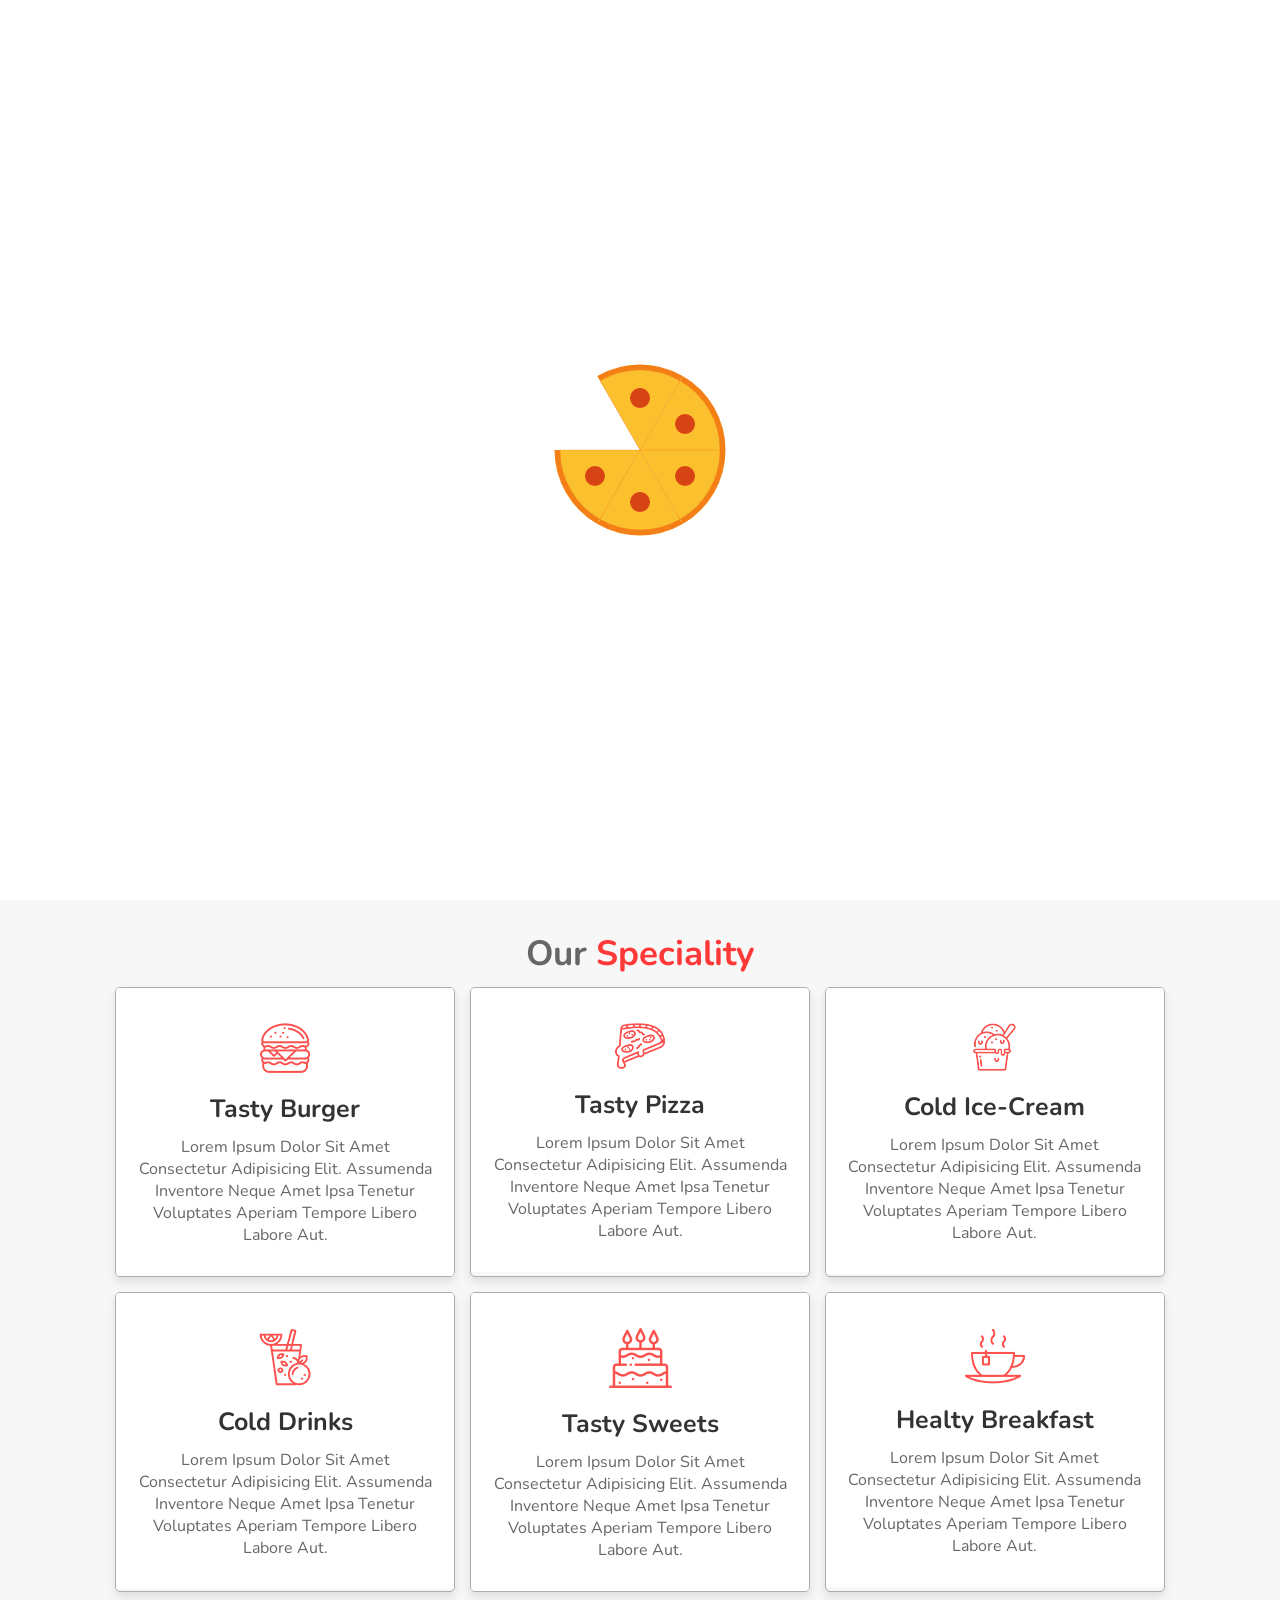
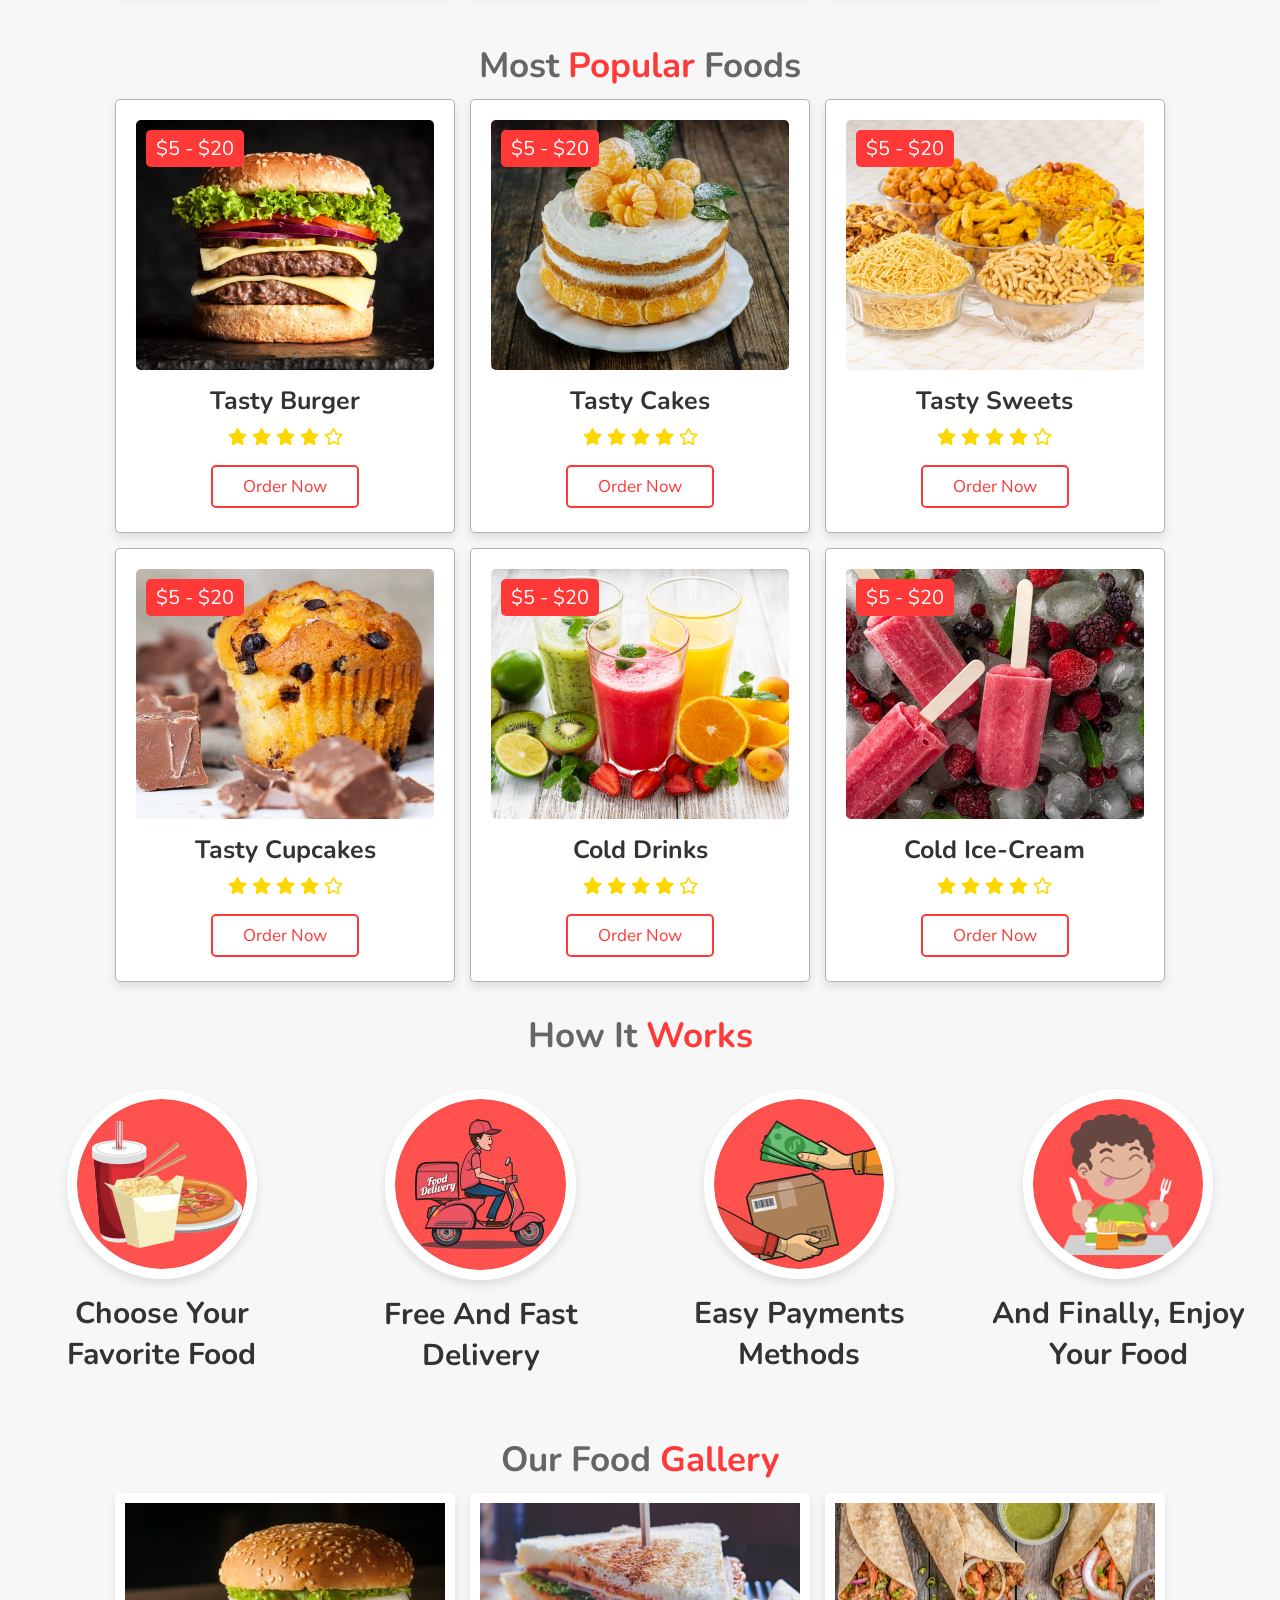
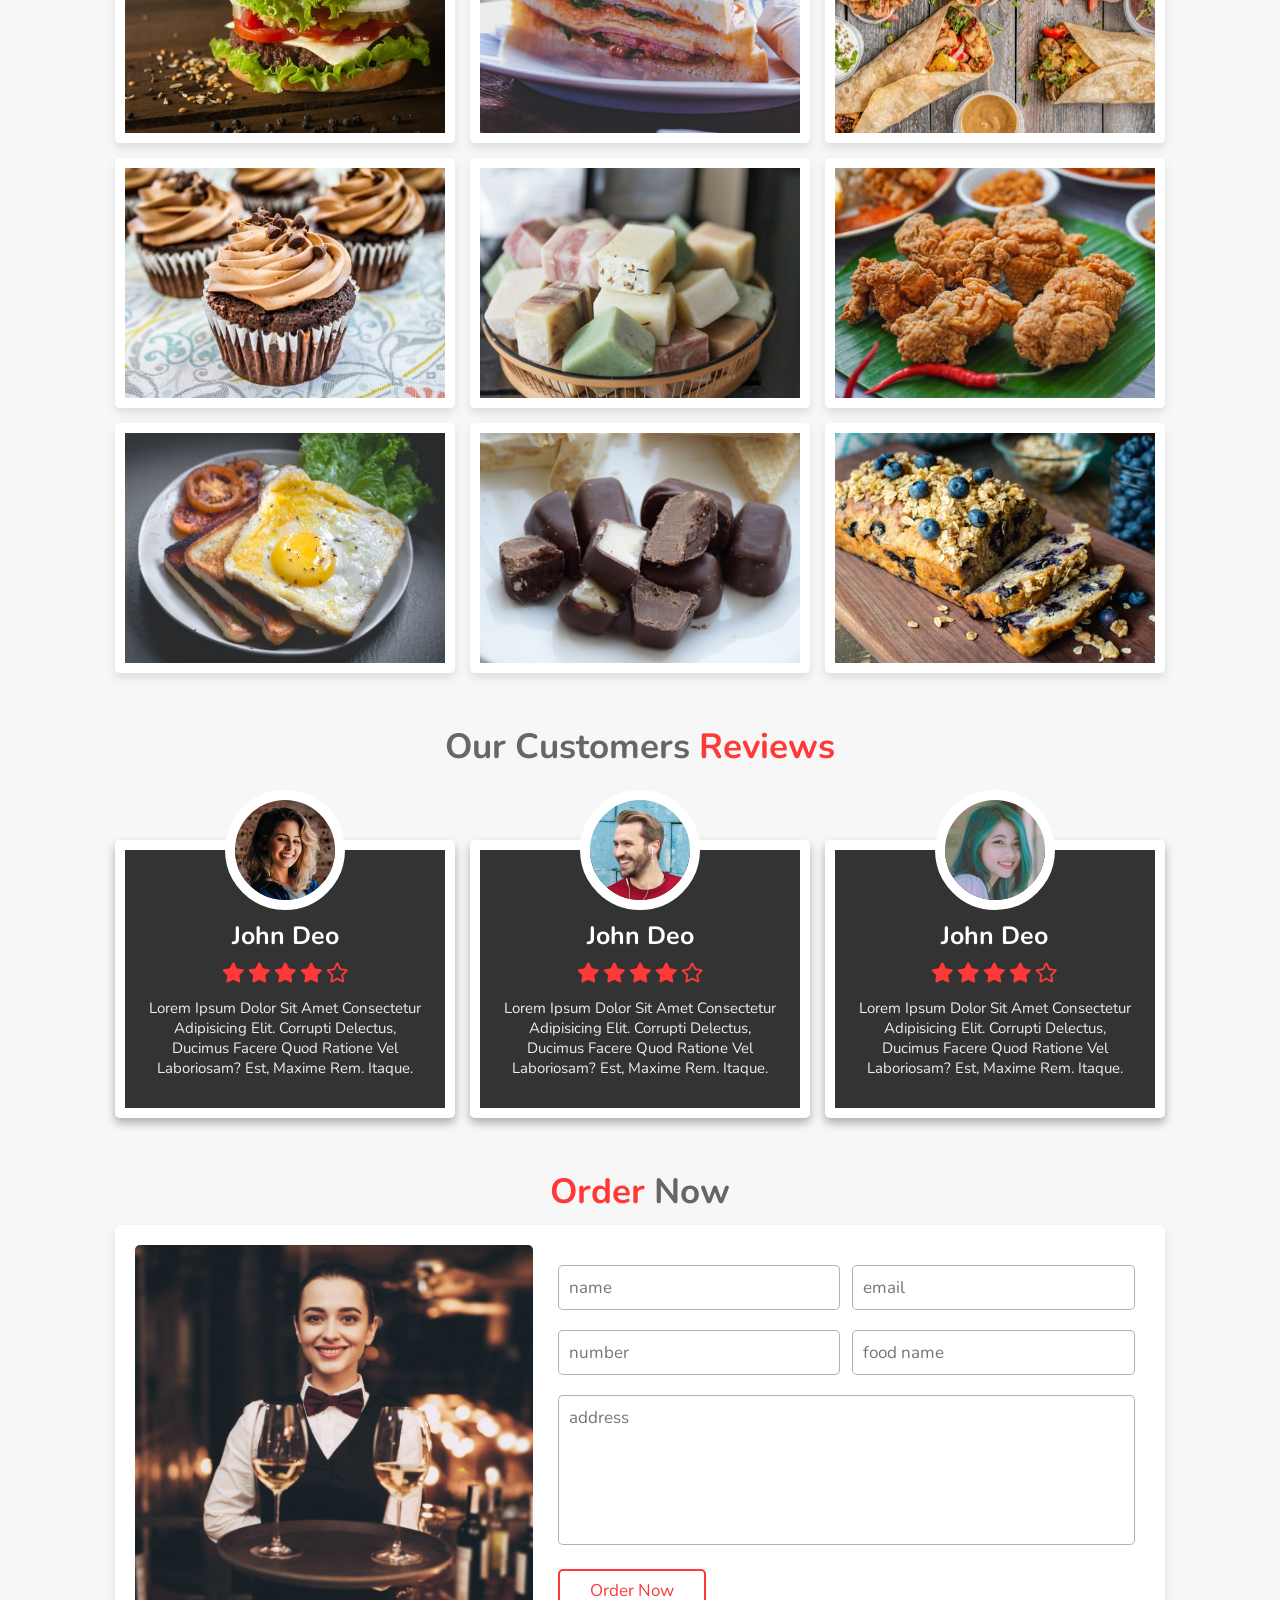
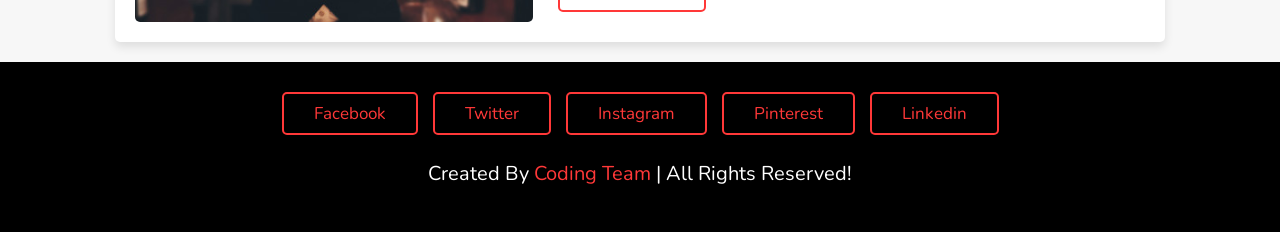
==== demo/resto - Coding Team/index.html @ b109cb30 "Publish web demo + source code" ====
<!-- Created by Erion Nezha — © 2026 All rights reserved -->
<!DOCTYPE html>
<html lang="en">
<head>
    <meta charset="UTF-8">
    <meta name="viewport" content="width=device-width, initial-scale=1.0">
    <title>complete responsive food website design tutorial </title>

    <!-- font awesome cdn link  -->
    <link rel="stylesheet" href="https://cdnjs.cloudflare.com/ajax/libs/font-awesome/5.15.3/css/all.min.css">

    <!-- custom css file link  -->
    <link rel="stylesheet" href="style.css">

</head>
<body>
    
<!-- header section starts  -->

<header>

    <a href="#" class="logo"><i class="fas fa-utensils"></i>food</a>

    <div id="menu-bar" class="fas fa-bars"></div>

    <nav class="navbar">
        <a href="#home">home</a>
        <a href="#speciality">speciality</a>
        <a href="#popular">popular</a>
        <a href="#gallery">gallery</a>
        <a href="#review">review</a>
        <a href="#order">order</a>
    </nav>

</header>

<!-- header section ends -->

<!-- home section starts  -->

<section class="home" id="home">

    <div class="content">
        <h3>food made with love</h3>
        <p>Lorem ipsum dolor sit, amet consectetur adipisicing elit. Voluptas accusamus tempore temporibus rem amet laudantium animi optio voluptatum. Natus obcaecati unde porro nostrum ipsam itaque impedit incidunt rem quisquam eos!</p>
        <a href="#" class="btn">order now</a>
    </div>

    <div class="image">
        <img src="images/home-img.png" alt="">
    </div>

</section>

<!-- home section ends -->

<!-- speciality section starts  -->

<section class="speciality" id="speciality">

    <h1 class="heading"> our <span>speciality</span> </h1>

    <div class="box-container">

        <div class="box">
            <img class="image" src="images/s-img-1.jpg" alt="">
            <div class="content">
                <img src="images/s-1.png" alt="">
                <h3>tasty burger</h3>
                <p>Lorem ipsum dolor sit amet consectetur adipisicing elit. Assumenda inventore neque amet ipsa tenetur voluptates aperiam tempore libero labore aut.</p>
            </div>
        </div>
        <div class="box">
            <img class="image" src="images/s-img-2.jpg" alt="">
            <div class="content">
                <img src="images/s-2.png" alt="">
                <h3>tasty pizza</h3>
                <p>Lorem ipsum dolor sit amet consectetur adipisicing elit. Assumenda inventore neque amet ipsa tenetur voluptates aperiam tempore libero labore aut.</p>
            </div>
        </div>
        <div class="box">
            <img class="image" src="images/s-img-3.jpg" alt="">
            <div class="content">
                <img src="images/s-3.png" alt="">
                <h3>cold ice-cream</h3>
                <p>Lorem ipsum dolor sit amet consectetur adipisicing elit. Assumenda inventore neque amet ipsa tenetur voluptates aperiam tempore libero labore aut.</p>
            </div>
        </div>
        <div class="box">
            <img class="image" src="images/s-img-4.jpg" alt="">
            <div class="content">
                <img src="images/s-4.png" alt="">
                <h3>cold drinks</h3>
                <p>Lorem ipsum dolor sit amet consectetur adipisicing elit. Assumenda inventore neque amet ipsa tenetur voluptates aperiam tempore libero labore aut.</p>
            </div>
        </div>
        <div class="box">
            <img class="image" src="images/s-img-5.jpg" alt="">
            <div class="content">
                <img src="images/s-5.png" alt="">
                <h3>tasty sweets</h3>
                <p>Lorem ipsum dolor sit amet consectetur adipisicing elit. Assumenda inventore neque amet ipsa tenetur voluptates aperiam tempore libero labore aut.</p>
            </div>
        </div>
        <div class="box">
            <img class="image" src="images/s-img-6.jpg" alt="">
            <div class="content">
                <img src="images/s-6.png" alt="">
                <h3>healty breakfast</h3>
                <p>Lorem ipsum dolor sit amet consectetur adipisicing elit. Assumenda inventore neque amet ipsa tenetur voluptates aperiam tempore libero labore aut.</p>
            </div>
        </div>

    </div>

</section>

<!-- speciality section ends -->

<!-- popular section starts  -->

<section class="popular" id="popular">

    <h1 class="heading"> most <span>popular</span> foods </h1>

    <div class="box-container">

        <div class="box">
            <span class="price"> $5 - $20 </span>
            <img src="images/p-1.jpg" alt="">
            <h3>tasty burger</h3>
            <div class="stars">
                <i class="fas fa-star"></i>
                <i class="fas fa-star"></i>
                <i class="fas fa-star"></i>
                <i class="fas fa-star"></i>
                <i class="far fa-star"></i>
            </div>
            <a href="#" class="btn">order now</a>
        </div>
        <div class="box">
            <span class="price"> $5 - $20 </span>
            <img src="images/p-2.jpg" alt="">
            <h3>tasty cakes</h3>
            <div class="stars">
                <i class="fas fa-star"></i>
                <i class="fas fa-star"></i>
                <i class="fas fa-star"></i>
                <i class="fas fa-star"></i>
                <i class="far fa-star"></i>
            </div>
            <a href="#" class="btn">order now</a>
        </div>
        <div class="box">
            <span class="price"> $5 - $20 </span>
            <img src="images/p-3.jpg" alt="">
            <h3>tasty sweets</h3>
            <div class="stars">
                <i class="fas fa-star"></i>
                <i class="fas fa-star"></i>
                <i class="fas fa-star"></i>
                <i class="fas fa-star"></i>
                <i class="far fa-star"></i>
            </div>
            <a href="#" class="btn">order now</a>
        </div>
        <div class="box">
            <span class="price"> $5 - $20 </span>
            <img src="images/p-4.jpg" alt="">
            <h3>tasty cupcakes</h3>
            <div class="stars">
                <i class="fas fa-star"></i>
                <i class="fas fa-star"></i>
                <i class="fas fa-star"></i>
                <i class="fas fa-star"></i>
                <i class="far fa-star"></i>
            </div>
            <a href="#" class="btn">order now</a>
        </div>
        <div class="box">
            <span class="price"> $5 - $20 </span>
            <img src="images/p-5.jpg" alt="">
            <h3>cold drinks</h3>
            <div class="stars">
                <i class="fas fa-star"></i>
                <i class="fas fa-star"></i>
                <i class="fas fa-star"></i>
                <i class="fas fa-star"></i>
                <i class="far fa-star"></i>
            </div>
            <a href="#" class="btn">order now</a>
        </div>
        <div class="box">
            <span class="price"> $5 - $20 </span>
            <img src="images/p-6.jpg" alt="">
            <h3>cold ice-cream</h3>
            <div class="stars">
                <i class="fas fa-star"></i>
                <i class="fas fa-star"></i>
                <i class="fas fa-star"></i>
                <i class="fas fa-star"></i>
                <i class="far fa-star"></i>
            </div>
            <a href="#" class="btn">order now</a>
        </div>

    </div>

</section>

<!-- popular section ends -->

<!-- steps section starts  -->

<div class="step-container">

    <h1 class="heading">how it <span>works</span></h1>

    <section class="steps">

        <div class="box">
            <img src="images/step-1.jpg" alt="">
            <h3>choose your favorite food</h3>
        </div>
        <div class="box">
            <img src="images/step-2.jpg" alt="">
            <h3>free and fast delivery</h3>
        </div>
        <div class="box">
            <img src="images/step-3.jpg" alt="">
            <h3>easy payments methods</h3>
        </div>
        <div class="box">
            <img src="images/step-4.jpg" alt="">
            <h3>and finally, enjoy your food</h3>
        </div>
    
    </section>

</div>

<!-- steps section ends -->

<!-- gallery section starts  -->

<section class="gallery" id="gallery">

    <h1 class="heading"> our food <span> gallery </span> </h1>

    <div class="box-container">

        <div class="box">
            <img src="images/g-1.jpg" alt="">
            <div class="content">
                <h3>tasty food</h3>
                <p>Lorem ipsum dolor sit, amet consectetur adipisicing elit. Deleniti, ipsum.</p>
                <a href="#" class="btn">ordern now</a>
            </div>
        </div>
        <div class="box">
            <img src="images/g-2.jpg" alt="">
            <div class="content">
                <h3>tasty food</h3>
                <p>Lorem ipsum dolor sit, amet consectetur adipisicing elit. Deleniti, ipsum.</p>
                <a href="#" class="btn">ordern now</a>
            </div>
        </div>
        <div class="box">
            <img src="images/g-3.jpg" alt="">
            <div class="content">
                <h3>tasty food</h3>
                <p>Lorem ipsum dolor sit, amet consectetur adipisicing elit. Deleniti, ipsum.</p>
                <a href="#" class="btn">ordern now</a>
            </div>
        </div>
        <div class="box">
            <img src="images/g-4.jpg" alt="">
            <div class="content">
                <h3>tasty food</h3>
                <p>Lorem ipsum dolor sit, amet consectetur adipisicing elit. Deleniti, ipsum.</p>
                <a href="#" class="btn">ordern now</a>
            </div>
        </div>
        <div class="box">
            <img src="images/g-5.jpg" alt="">
            <div class="content">
                <h3>tasty food</h3>
                <p>Lorem ipsum dolor sit, amet consectetur adipisicing elit. Deleniti, ipsum.</p>
                <a href="#" class="btn">ordern now</a>
            </div>
        </div>
        <div class="box">
            <img src="images/g-6.jpg" alt="">
            <div class="content">
                <h3>tasty food</h3>
                <p>Lorem ipsum dolor sit, amet consectetur adipisicing elit. Deleniti, ipsum.</p>
                <a href="#" class="btn">ordern now</a>
            </div>
        </div>
        <div class="box">
            <img src="images/g-7.jpg" alt="">
            <div class="content">
                <h3>tasty food</h3>
                <p>Lorem ipsum dolor sit, amet consectetur adipisicing elit. Deleniti, ipsum.</p>
                <a href="#" class="btn">ordern now</a>
            </div>
        </div>
        <div class="box">
            <img src="images/g-8.jpg" alt="">
            <div class="content">
                <h3>tasty food</h3>
                <p>Lorem ipsum dolor sit, amet consectetur adipisicing elit. Deleniti, ipsum.</p>
                <a href="#" class="btn">ordern now</a>
            </div>
        </div>
        <div class="box">
            <img src="images/g-9.jpg" alt="">
            <div class="content">
                <h3>tasty food</h3>
                <p>Lorem ipsum dolor sit, amet consectetur adipisicing elit. Deleniti, ipsum.</p>
                <a href="#" class="btn">ordern now</a>
            </div>
        </div>

    </div>

</section>

<!-- gallery section ends -->

<!-- review section starts  -->

<section class="review" id="review">

    <h1 class="heading"> our customers <span>reviews</span> </h1>

    <div class="box-container">

        <div class="box">
            <img src="images/pic1.png" alt="">
            <h3>john deo</h3>
            <div class="stars">
                <i class="fas fa-star"></i>
                <i class="fas fa-star"></i>
                <i class="fas fa-star"></i>
                <i class="fas fa-star"></i>
                <i class="far fa-star"></i>
            </div>
            <p>Lorem ipsum dolor sit amet consectetur adipisicing elit. Corrupti delectus, ducimus facere quod ratione vel laboriosam? Est, maxime rem. Itaque.</p>
        </div>
        <div class="box">
            <img src="images/pic2.png" alt="">
            <h3>john deo</h3>
            <div class="stars">
                <i class="fas fa-star"></i>
                <i class="fas fa-star"></i>
                <i class="fas fa-star"></i>
                <i class="fas fa-star"></i>
                <i class="far fa-star"></i>
            </div>
            <p>Lorem ipsum dolor sit amet consectetur adipisicing elit. Corrupti delectus, ducimus facere quod ratione vel laboriosam? Est, maxime rem. Itaque.</p>
        </div>
        <div class="box">
            <img src="images/pic3.png" alt="">
            <h3>john deo</h3>
            <div class="stars">
                <i class="fas fa-star"></i>
                <i class="fas fa-star"></i>
                <i class="fas fa-star"></i>
                <i class="fas fa-star"></i>
                <i class="far fa-star"></i>
            </div>
            <p>Lorem ipsum dolor sit amet consectetur adipisicing elit. Corrupti delectus, ducimus facere quod ratione vel laboriosam? Est, maxime rem. Itaque.</p>
        </div>

    </div>

</section>

<!-- review section ends -->

<!-- order section starts  -->

<section class="order" id="order">

    <h1 class="heading"> <span>order</span> now </h1>

    <div class="row">
        
        <div class="image">
            <img src="images/order-img.jpg" alt="">
        </div>

        <form action="">

            <div class="inputBox">
                <input type="text" placeholder="name">
                <input type="email" placeholder="email">
            </div>

            <div class="inputBox">
                <input type="number" placeholder="number">
                <input type="text" placeholder="food name">
            </div>

            <textarea placeholder="address" name="" id="" cols="30" rows="10"></textarea>

            <input type="submit" value="order now" class="btn">

        </form>

    </div>

</section>

<!-- order section ends -->

<!-- footer section  -->

<section class="footer">

    <div class="share">
        <a href="#" class="btn">facebook</a>
        <a href="#" class="btn">twitter</a>
        <a href="#" class="btn">instagram</a>
        <a href="#" class="btn">pinterest</a>
        <a href="#" class="btn">linkedin</a>
    </div>

    <h1 class="credit"> created by <span> Coding Team </span> | all rights reserved! </h1>

</section>

<!-- scroll top button  -->
<a href="#home" class="fas fa-angle-up" id="scroll-top"></a>

<!-- loader  -->
<div class="loader-container">
    <img src="images/loader.gif" alt="">
</div>




















<!-- custom js file link  -->
<script src="script.js"></script>


</body>
</html>
---- demo/resto - Coding Team/style.css ----
/* Created by Erion Nezha — © 2026 All rights reserved */
@import url('https://fonts.googleapis.com/css2?family=Nunito:wght@200;300;400;600;700&display=swap');

:root{
  --red:#ff3838;
}

*{
  font-family: 'Nunito', sans-serif;
  margin:0; padding:0;
  box-sizing: border-box;
  outline: none; border:none;
  text-decoration: none;
  text-transform: capitalize;
  transition:all .2s linear;
}

*::selection{
  background:var(--red);
  color:#fff;
}

html{
  font-size: 62.5%;
  overflow-x: hidden;
  scroll-behavior: smooth;
  scroll-padding-top: 6rem;
}

body{
  background:#f7f7f7;
}

section{
  padding:2rem 9%;
}

.heading{
  text-align: center;
  font-size: 3.5rem;
  padding:1rem;
  color:#666;
}

.heading span{
  color:var(--red);
}

.btn{
  display: inline-block;
  padding:.8rem 3rem;
  border:.2rem solid var(--red);
  color:var(--red);
  cursor: pointer;
  font-size: 1.7rem;
  border-radius: .5rem;
  position: relative;
  overflow: hidden;
  z-index: 0;
  margin-top: 1rem;
}

.btn::before{
  content: '';
  position: absolute;
  top:0; right: 0;
  width:0%;
  height:100%;
  background:var(--red);
  transition: .3s linear;
  z-index: -1;
}

.btn:hover::before{
  width:100%;
  left: 0;
}

.btn:hover{
  color:#fff;
}

header{
  position: fixed;
  top:0; left: 0; right:0;
  z-index: 1000;
  display: flex;
  align-items: center;
  justify-content: space-between;
  background:#fff;
  padding:2rem 9%;
  box-shadow: 0 .5rem 1rem rgba(0,0,0,.1);
}

header .logo{
  font-size: 2.5rem;
  font-weight: bolder;
  color:#666;
}

header .logo i{
  padding-right: .5rem;
  color:var(--red);
}

header .navbar a{
  font-size: 2rem;
  margin-left: 2rem;
  color:#666;
}

header .navbar a:hover{
  color:var(--red);
}

#menu-bar{
  font-size: 3rem;
  cursor: pointer;
  color:#666;
  border:.1rem solid #666;
  border-radius: .3rem;
  padding:.5rem 1.5rem;
  display: none;
}

.home{
  display: flex;
  flex-wrap: wrap;
  gap:1.5rem;
  min-height: 100vh;
  align-items: center;
  background:url(../images/home-bg.jpg) no-repeat;
  background-size: cover;
  background-position: center;
}

.home .content{
  flex:1 1 40rem;
  padding-top: 6.5rem;
}

.home .image{
  flex:1 1 40rem;
}

.home .image img{
  width:100%;
  padding:1rem;
  animation:float 3s linear infinite;
}

@keyframes float{
  0%, 100%{
    transform: translateY(0rem);
  }
  50%{
    transform: translateY(3rem);
  }
}

.home .content h3{
  font-size: 5rem;
  color:#333;
}

.home .content p{
  font-size: 1.7rem;
  color:#666;
  padding:1rem 0;
}

.speciality .box-container{
  display: flex;
  flex-wrap: wrap;
  gap:1.5rem;
}

.speciality .box-container .box{
  flex:1 1 30rem;
  position: relative;
  overflow: hidden;
  box-shadow: 0 .5rem 1rem rgba(0,0,0,.1);
  border:.1rem solid rgba(0,0,0,.3);
  cursor: pointer;
  border-radius: .5rem;
}

.speciality .box-container .box .image{
  height:100%;
  width:100%;
  object-fit: cover;
  position: absolute;
  top:-100%; left:0;
}

.speciality .box-container .box .content{
  text-align: center;
  background:#fff;
  padding:2rem;
}

.speciality .box-container .box .content img{
  margin:1.5rem 0;
}

.speciality .box-container .box .content h3{
  font-size: 2.5rem;
  color:#333;
}

.speciality .box-container .box .content p{
  font-size: 1.6rem;
  color:#666;
  padding:1rem 0;
}

.speciality .box-container .box:hover .image{
  top:0;
}

.speciality .box-container .box:hover .content{
  transform: translateY(100%);
}

.popular .box-container{
  display: flex;
  flex-wrap: wrap;
  gap:1.5rem;
}

.popular .box-container .box{
  padding:2rem;
  background:#fff;
  box-shadow: 0 .5rem 1rem rgba(0,0,0,.1);
  border:.1rem solid rgba(0,0,0,.3);
  border-radius: .5rem;
  text-align: center;
  flex:1 1 30rem;
  position: relative;
}

.popular .box-container .box img{
  height:25rem;
  object-fit: cover;
  width:100%;
  border-radius: .5rem;
}

.popular .box-container .box .price{
  position: absolute;
  top:3rem; left:3rem;
  background:var(--red);
  color:#fff;
  font-size: 2rem;
  padding:.5rem 1rem;
  border-radius: .5rem;
}

.popular .box-container .box h3{
  color:#333;
  font-size: 2.5rem;
  padding-top: 1rem;
}

.popular .box-container .box .stars i{
  color:gold;
  font-size: 1.7rem;
  padding:1rem .1rem;
}

.steps{
  display: flex;
  flex-wrap: wrap;
  gap:1.5rem;
  padding:1rem;
}

.steps .box{
  flex:1 1 25rem;
  padding:1rem;
  text-align: center;
}

.steps .box img{
  border-radius: 50%;
  border:1rem solid #fff;
  box-shadow: 0 .5rem 1rem rgba(0,0,0,.1);
}

.steps .box h3{
  font-size: 3rem;
  color:#333;
  padding:1rem;
}

.gallery .box-container{
  display: flex;
  flex-wrap: wrap;
  gap:1.5rem;
}

.gallery .box-container .box{
  height:25rem;
  flex:1 1 30rem;
  border:1rem solid #fff;
  box-shadow: 0 .5rem 1rem rgba(0,0,0,.1);
  border-radius: .5rem;
  position: relative;
  overflow: hidden;
}

.gallery .box-container .box img{
  height:100%;
  width:100%;
  object-fit: cover;
}

.gallery .box-container .box .content{
  position: absolute;
  top:-100%; left:0;
  height: 100%;
  width:100%;
  background:rgba(255,255,255,.9);
  padding:2rem;
  padding-top: 5rem;
  text-align: center;
}

.gallery .box-container .box .content h3{
  font-size: 2.5rem;
  color:#333;
}

.gallery .box-container .box .content p{
  font-size: 1.5rem;
  color:#666;
  padding:1rem 0;
}

.gallery .box-container .box:hover .content{
  top:0;
}

.review .box-container{
  display: flex;
  flex-wrap: wrap;
  gap:1.5rem;
}

.review .box-container .box{
  text-align: center;
  padding:2rem;
  border:1rem solid #fff;
  box-shadow: 0 .5rem 1rem rgba(0,0,0,.3);
  border-radius: .5rem;
  flex:1 1 30rem;
  background:#333;
  margin-top: 6rem;
}

.review .box-container .box img{
  height: 12rem;
  width:12rem;
  border-radius: 50%;
  border:1rem solid #fff;
  margin-top: -8rem;
  object-fit: cover;
}

.review .box-container .box h3{
  font-size: 2.5rem;
  color:#fff;
  padding:.5rem 0;
}

.review .box-container .box .stars i{
  font-size: 2rem;
  color:var(--red);
  padding:.5rem 0;
}

.review .box-container .box p{
  font-size: 1.5rem;
  color:#eee;
  padding:1rem 0;
}

.order .row{
  padding:2rem;
  box-shadow: 0 .5rem 1rem rgba(0,0,0,.1);
  background:#fff;
  display: flex;
  flex-wrap: wrap;
  gap:1.5rem;
  border-radius: .5rem;
}

.order .row .image{
  flex:1 1 30rem;
}

.order .row .image img{
  height: 100%;
  width:100%;
  object-fit: cover;
  border-radius: .5rem;
}

.order .row form{
  flex:1 1 50rem;
  padding:1rem;
}

.order .row form .inputBox{
  display: flex;
  justify-content: space-between;
  flex-wrap: wrap;
}

.order .row form .inputBox input, .order .row form textarea{
  padding:1rem;
  margin:1rem 0;
  font-size: 1.7rem;
  color:#333;
  text-transform: none;
  border:.1rem solid rgba(0,0,0,.3);
  border-radius: .5rem;
  width:49%;
}

.order .row form textarea{
  width:100%;
  resize: none;
  height:15rem;
}

.order .row form .btn{
  background:none;
}

.order .row form .btn:hover{
  background:var(--red);
}

.footer{
  background:#000;
  text-align: center;
}

.footer .share{
  display: flex;
  gap:1.5rem;
  justify-content: center;
  flex-wrap: wrap;
}

.footer .credit{
  padding:2.5rem 1rem;
  color:#fff;
  font-weight: normal;
  font-size: 2rem;
}

.footer .credit span{
  color:var(--red);
}

#scroll-top{
  position: fixed;
  top:-120%;
  right:2rem;
  padding:.5rem 1.5rem;
  font-size: 4rem;
  background:var(--red);
  color:#fff;
  border-radius: .5rem;
  transition: 1s linear;
  z-index: 1000;
}

#scroll-top.active{
  top:calc(100% - 12rem)
}

.loader-container{
  position: fixed;
  top:0; left:0;
  z-index: 10000;
  background:#fff;
  display: flex;
  align-items: center;
  justify-content: center;
  height:100%;
  width:100%;
}

.loader-container.fade-out{
  top:-120%;
}














/* media queries  */

@media(max-width:991px){

  html{
    font-size: 55%;
  }

  header{
    padding:2rem;
  }

  section{
    padding:2rem;
  }

}

@media(max-width:768px){

  #menu-bar{
    display: initial;
  }

  header .navbar{
    position: absolute;
    top:100%; left: 0; right:0;
    background: #f7f7f7;
    border-top: .1rem solid rgba(0,0,0,.1);
    clip-path: polygon(0 0, 100% 0, 100% 0, 0 0);
  }

  header .navbar.active{
    clip-path: polygon(0 0, 100% 0, 100% 100%, 0% 100%);
  }

  header .navbar a{
    margin: 1.5rem;
    padding:1.5rem;
    display: block;
    border:.2rem solid rgba(0,0,0,.1);
    border-left:.5rem solid var(--red);
    background:#fff;
  }

}

@media(max-width:450px){

  html{
    font-size: 50%;
  }

  .order .row form .inputBox input{
    width:100%;
  }

}
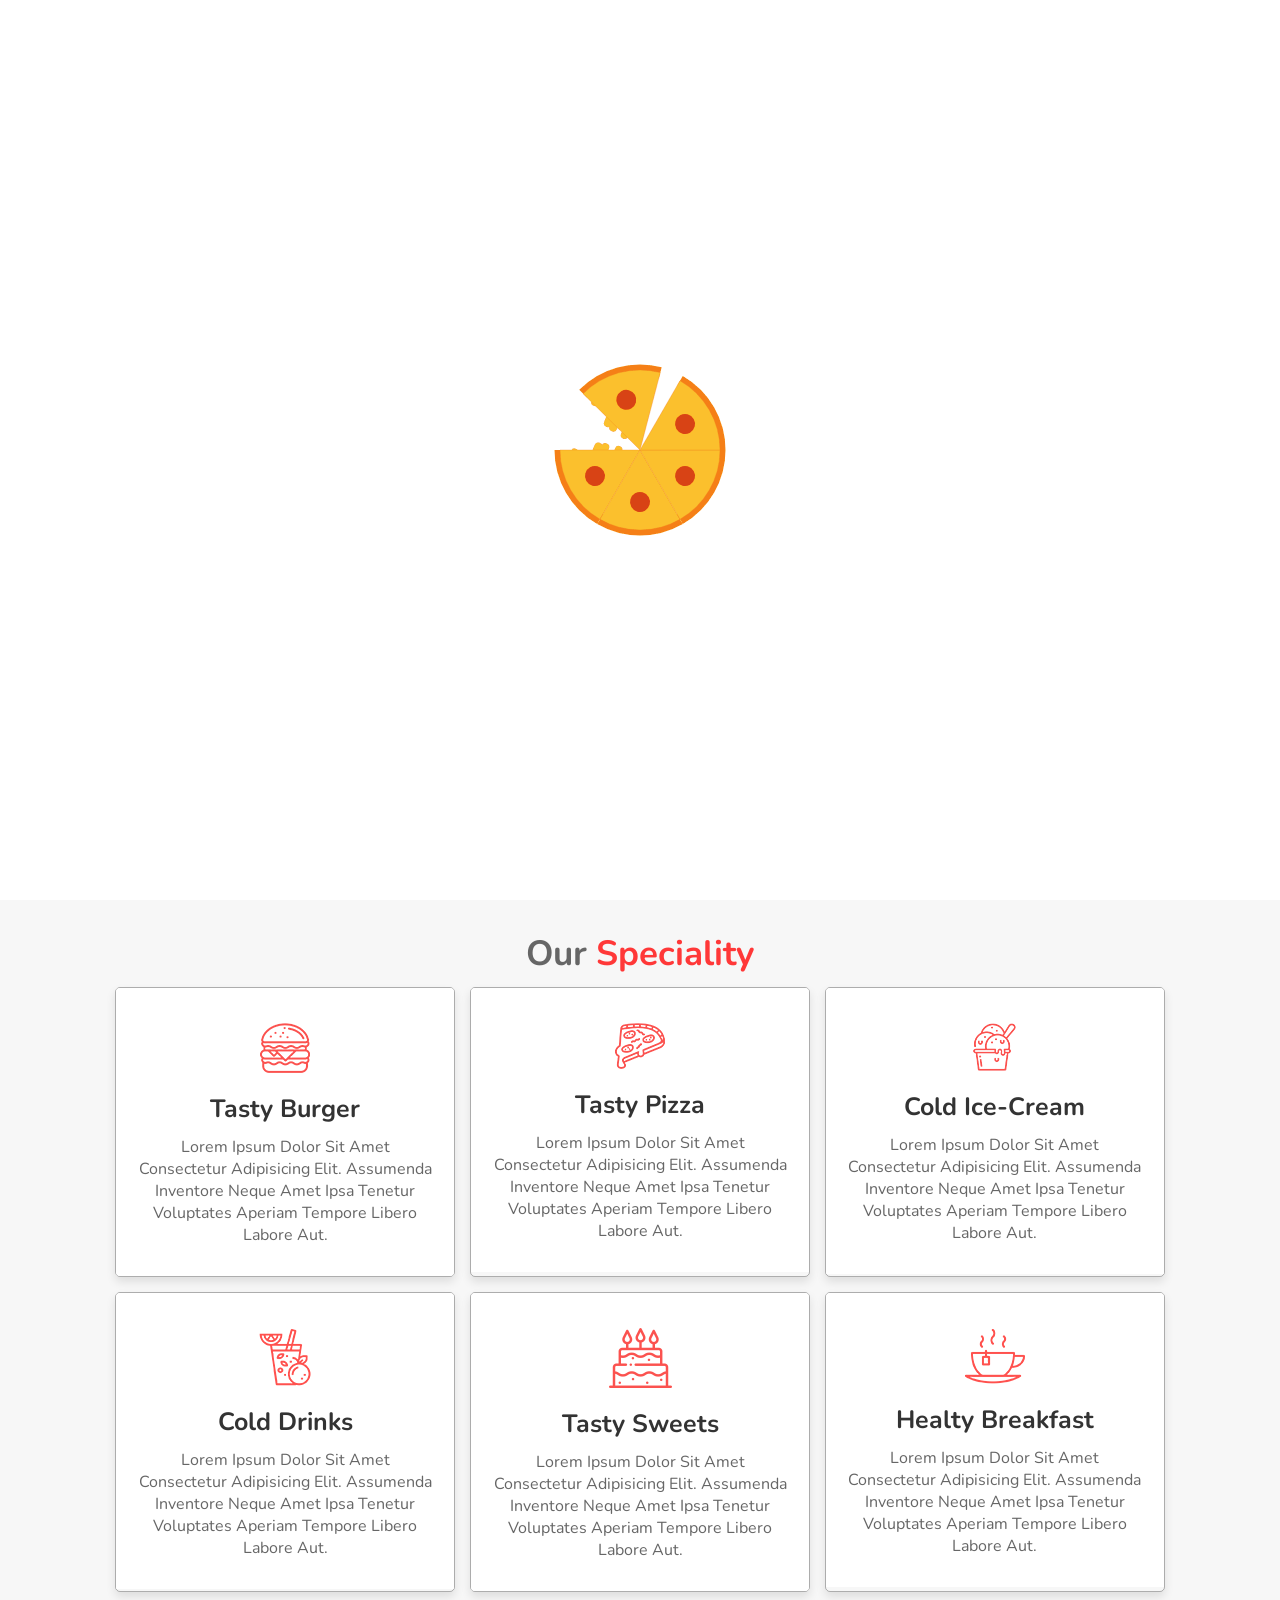
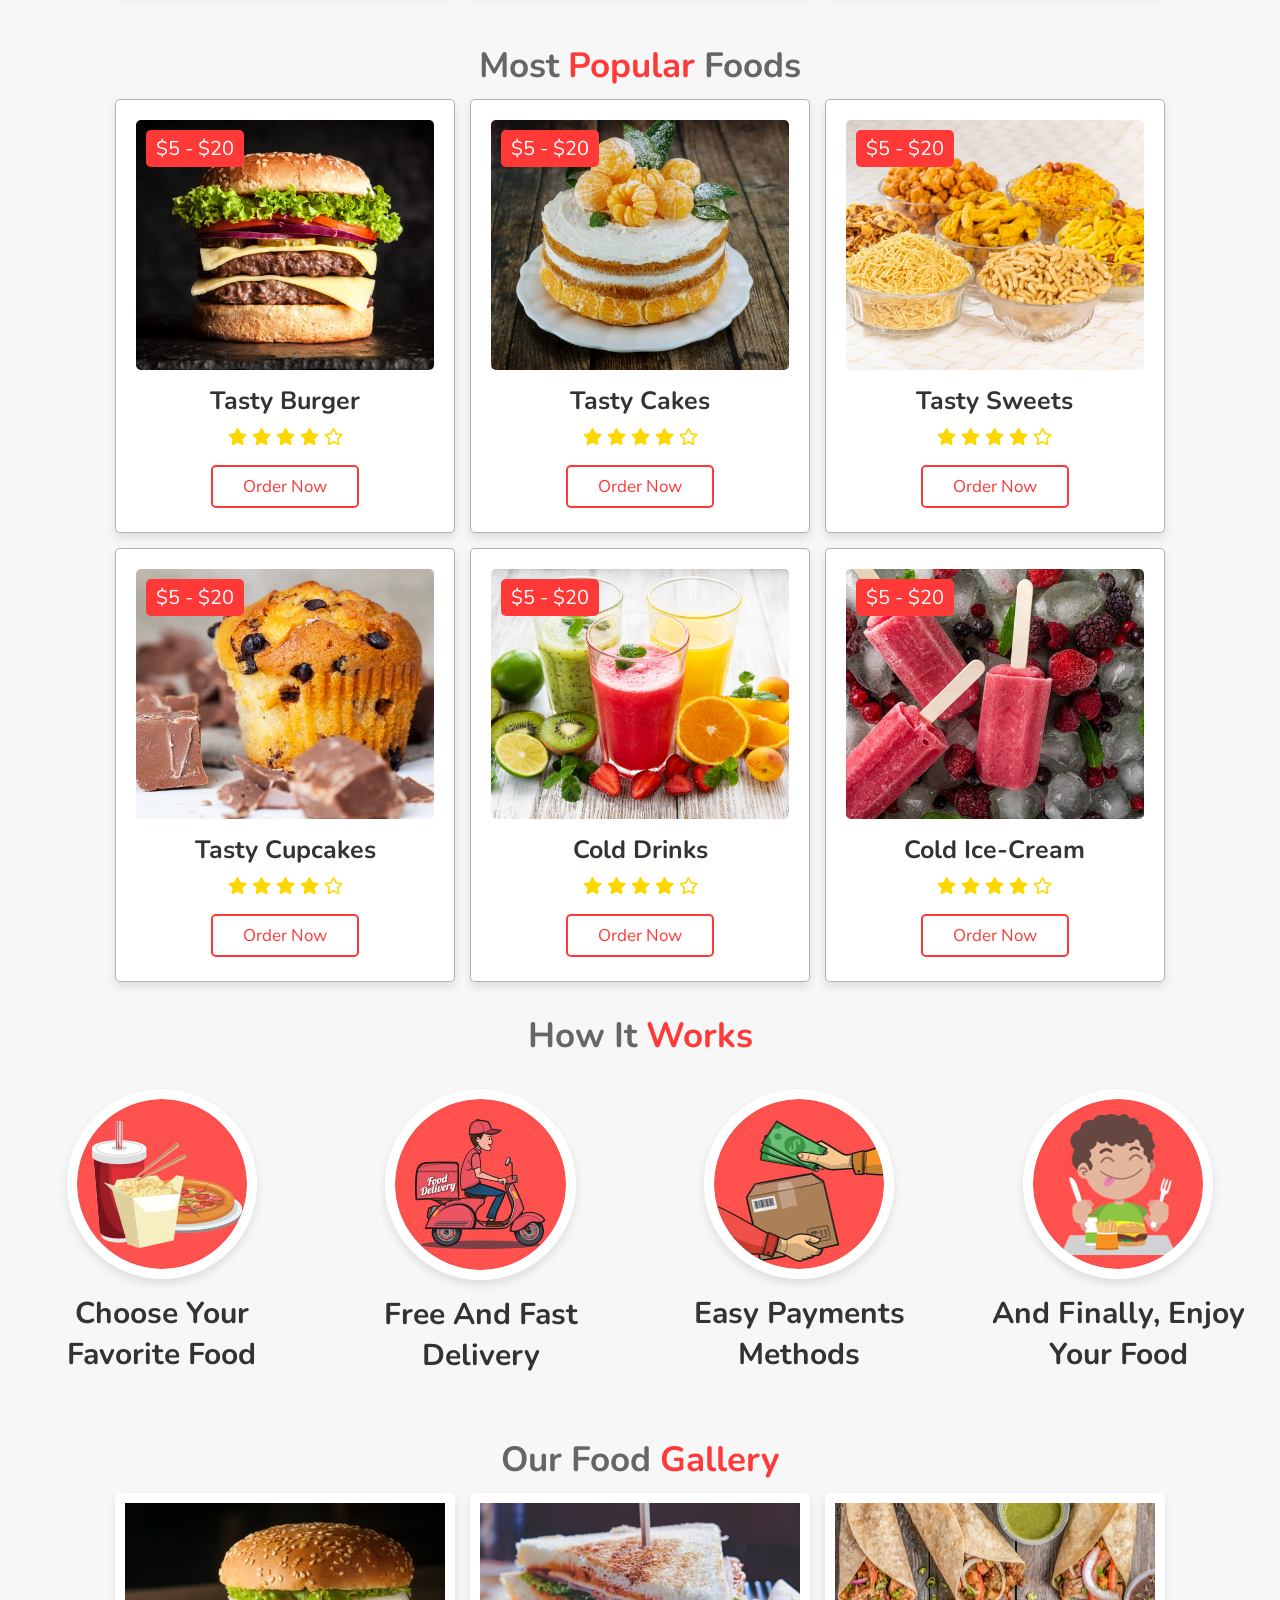
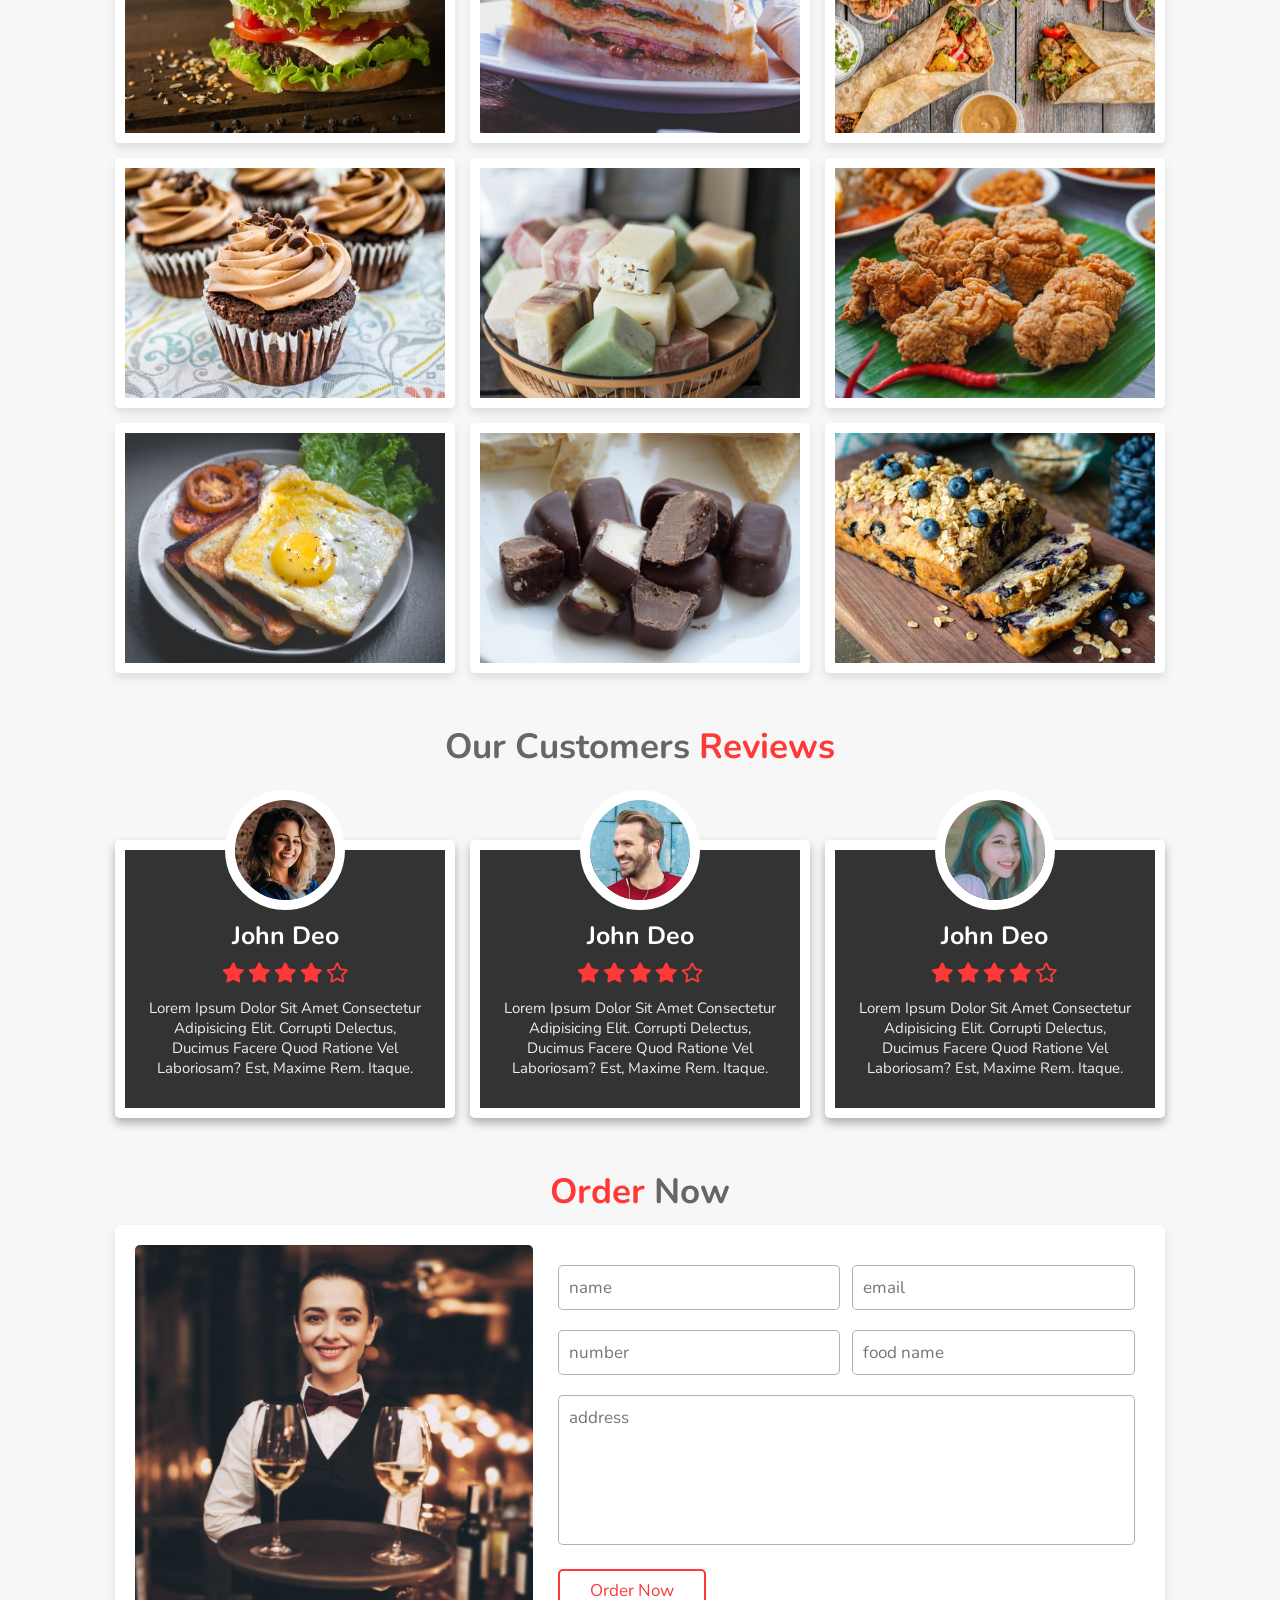
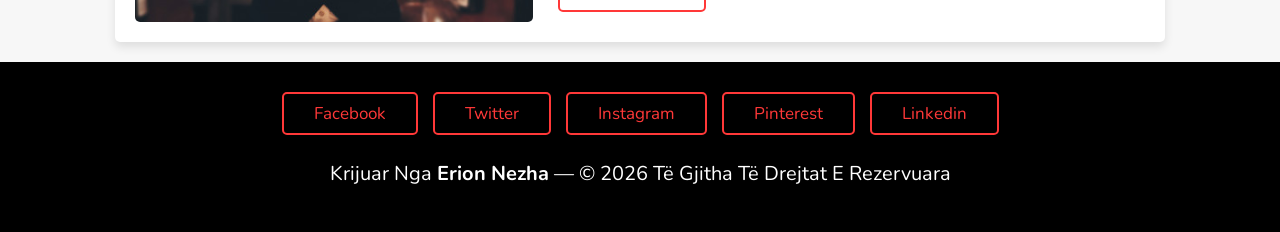
==== commit 6b1ab61a: "Kredite të huaja → Erion Nezha (branding)" ====
--- a/demo/resto - Coding Team/index.html
+++ b/demo/resto - Coding Team/index.html
@@ -427,7 +427,7 @@
         <a href="#" class="btn">linkedin</a>
     </div>
 
-    <h1 class="credit"> created by <span> Coding Team </span> | all rights reserved! </h1>
+    <h1 class="credit"> Krijuar nga <strong>Erion Nezha</strong> — © 2026 Të gjitha të drejtat e rezervuara </h1>
 
 </section>
 
